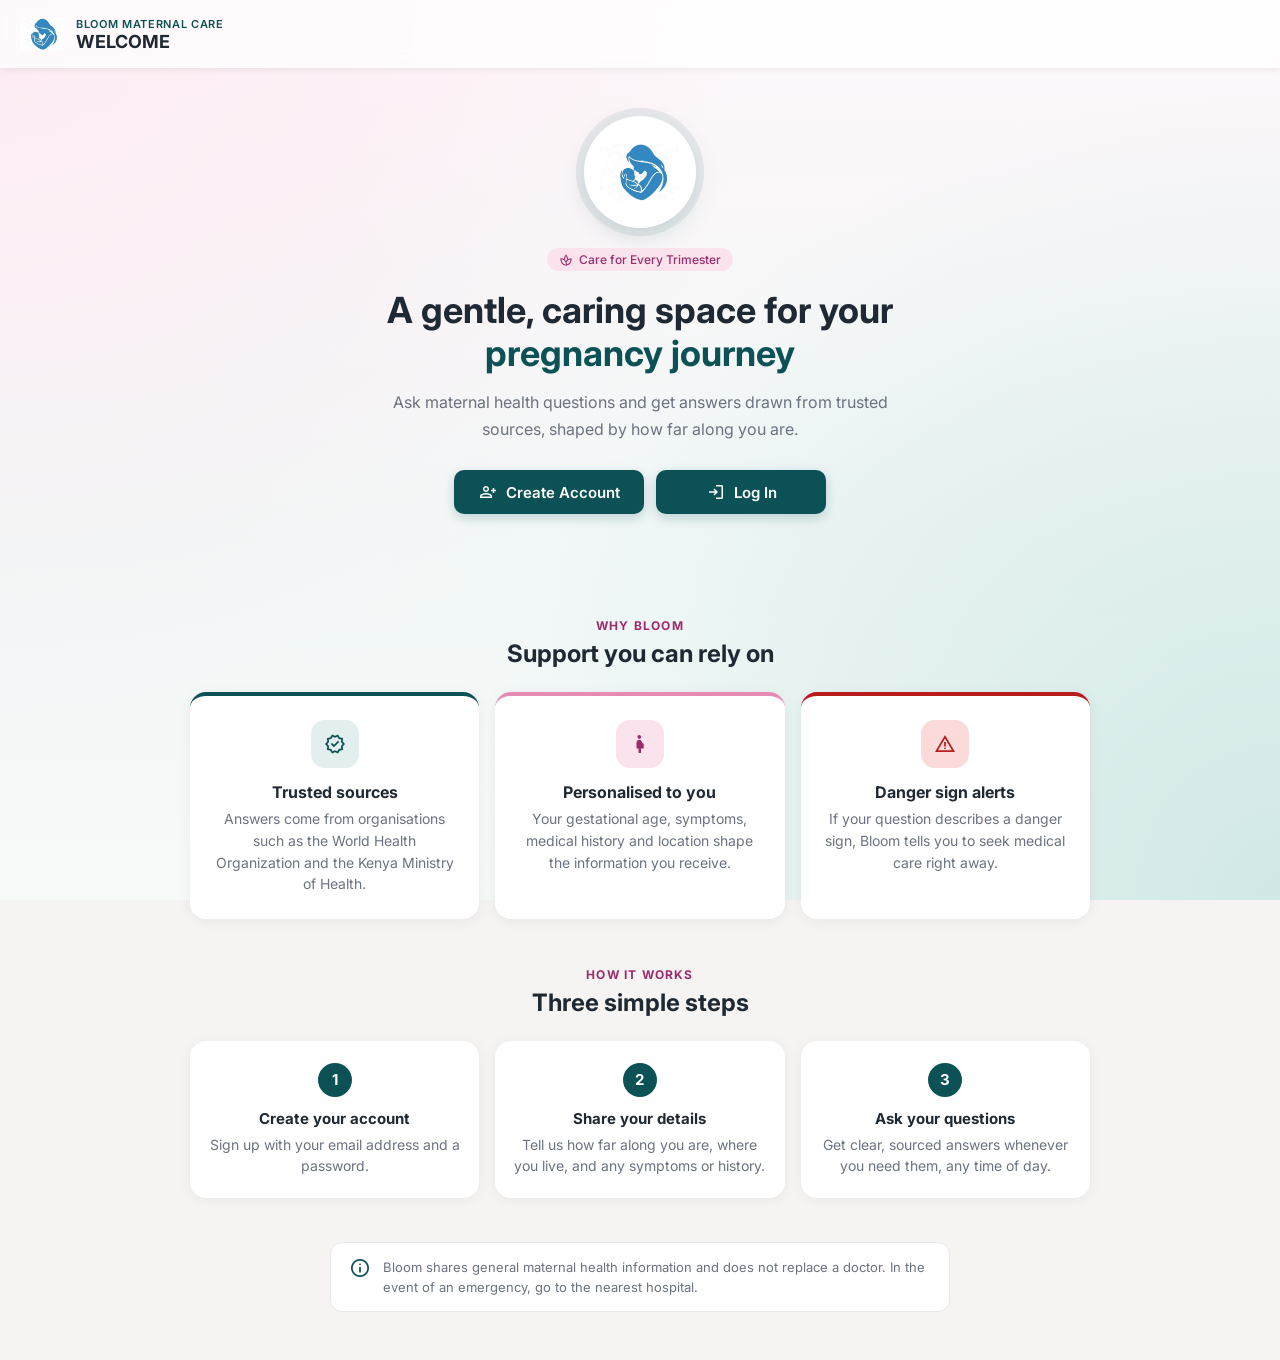
==== frontend/index.html @ cec99d45 "Add welcome page" ====
<!DOCTYPE html>
<html lang="en">
<head>
  <meta charset="UTF-8">
  <meta name="viewport" content="width=device-width, initial-scale=1.0">
  <title>Welcome | Bloom Maternal Care</title>
  <link rel="stylesheet" href="css/base.css">
  <link rel="stylesheet" href="css/home.css">
</head>
<body>

  <header class="app-header">
    <img class="header-logo" src="assets/images/logo.png" alt="Bloom logo">
    <div class="header-text">
      <span class="brand">Bloom Maternal Care</span>
      <span class="page-title">Welcome</span>
    </div>
  </header>

  <main>
    <section class="hero">
      <div class="hero-inner">
        <div class="home-logo">
          <img src="assets/images/logo.png" alt="Bloom logo">
        </div>

        <span class="badge">
          <span class="material-symbols-outlined">spa</span>
          Care for Every Trimester
        </span>

        <h1>A gentle, caring space for your <span class="highlight">pregnancy journey</span></h1>
        <p class="lead">
          Ask maternal health questions and get answers drawn from trusted sources,
          shaped by how far along you are.
        </p>

        <div class="cta-row">
          <a href="register.html" class="btn-home">
            <span class="material-symbols-outlined">person_add</span>
            Create Account
          </a>
          <a href="login.html" class="btn-home">
            <span class="material-symbols-outlined">login</span>
            Log In
          </a>
        </div>
      </div>
    </section>

    <section class="home-section" aria-label="What Bloom offers">
      <p class="kicker">Why Bloom</p>
      <h2 class="section-title">Support you can rely on</h2>

      <div class="features">
        <div class="feature-card">
          <div class="feature-icon">
            <span class="material-symbols-outlined">verified</span>
          </div>
          <h3>Trusted sources</h3>
          <p>Answers come from organisations such as the World Health Organization and the Kenya Ministry of Health.</p>
        </div>

        <div class="feature-card pink">
          <div class="feature-icon">
            <span class="material-symbols-outlined">pregnant_woman</span>
          </div>
          <h3>Personalised to you</h3>
          <p>Your gestational age, symptoms, medical history and location shape the information you receive.</p>
        </div>

        <div class="feature-card alert">
          <div class="feature-icon">
            <span class="material-symbols-outlined">warning</span>
          </div>
          <h3>Danger sign alerts</h3>
          <p>If your question describes a danger sign, Bloom tells you to seek medical care right away.</p>
        </div>
      </div>
    </section>

    <section class="home-section" aria-label="How Bloom works">
      <p class="kicker">How it works</p>
      <h2 class="section-title">Three simple steps</h2>

      <div class="steps">
        <div class="step">
          <div class="step-num">1</div>
          <h3>Create your account</h3>
          <p>Sign up with your email address and a password.</p>
        </div>

        <div class="step">
          <div class="step-num">2</div>
          <h3>Share your details</h3>
          <p>Tell us how far along you are, where you live, and any symptoms or history.</p>
        </div>

        <div class="step">
          <div class="step-num">3</div>
          <h3>Ask your questions</h3>
          <p>Get clear, sourced answers whenever you need them, any time of day.</p>
        </div>
      </div>
    </section>

    <p class="disclaimer">
      <span class="material-symbols-outlined">info</span>
      <span>
        Bloom shares general maternal health information and does not replace a doctor.
        In the event of an emergency, go to the nearest hospital.
      </span>
    </p>
  </main>

</body>
</html>
---- frontend/css/base.css ----
@import url('https://fonts.googleapis.com/css2?family=Inter:wght@400;500;600;700&display=swap');
@import url('https://fonts.googleapis.com/css2?family=Material+Symbols+Outlined');

:root {
  --primary: #0b5155;
  --primary-dark: #083d40;
  --background: #faf8f6;
  --card: #ffffff;
  --field-bg: #f3f1ef;
  --text: #1f2933;
  --muted: #6b7280;
  --badge-bg: #fbe3ee;
  --badge-text: #9b2c6b;
  --danger: #b91c1c;
  --danger-bg: #fdf0f0;
  --radius: 12px;
}

* { box-sizing: border-box; margin: 0; padding: 0; }

body {
  font-family: 'Inter', sans-serif;
  background-color: #f6f4f3;
  color: var(--text);
  min-height: 100vh;
}

/* Pink and teal gradient behind every page. It stays in place while you scroll. */
body::before {
  content: "";
  position: fixed;
  inset: 0;
  z-index: -1;
  pointer-events: none;
  background:
    radial-gradient(circle at 0% 0%, rgba(252, 228, 238, 0.65) 0, rgba(252, 228, 238, 0) 48%),
    radial-gradient(circle at 100% 100%, rgba(196, 226, 224, 0.75) 0, rgba(196, 226, 224, 0) 52%),
    linear-gradient(180deg, #fef7fa 0%, #f2f8f7 60%, #f6faf9 100%);
}

a { color: var(--primary); }

.material-symbols-outlined {
  font-family: 'Material Symbols Outlined';
  font-weight: normal;
  font-style: normal;
  font-size: 22px;
  line-height: 1;
  display: inline-block;
  white-space: nowrap;
  vertical-align: middle;
}

/* Top bar used on every page (slightly see-through so the gradient shows) */
.app-header {
  display: flex;
  align-items: center;
  gap: 12px;
  padding: 12px 20px;
  background: rgba(255, 255, 255, 0.72);
  -webkit-backdrop-filter: blur(8px);
  backdrop-filter: blur(8px);
  box-shadow: 0 1px 6px rgba(0, 0, 0, 0.08);
}

.back-btn {
  background: none;
  border: none;
  cursor: pointer;
  color: var(--text);
  display: flex;
}

.header-logo { width: 44px; height: 44px; object-fit: contain; }

.header-text { display: flex; flex-direction: column; }

.brand {
  font-size: 11px;
  font-weight: 600;
  letter-spacing: 0.06em;
  text-transform: uppercase;
  color: var(--primary);
}

.page-title {
  font-size: 18px;
  font-weight: 700;
  text-transform: uppercase;
}

/* Pink badge: "Care for Every Trimester" */
.badge {
  display: inline-flex;
  align-items: center;
  gap: 6px;
  background: var(--badge-bg);
  color: var(--badge-text);
  font-size: 12px;
  font-weight: 500;
  padding: 4px 12px;
  border-radius: 999px;
}

.badge .material-symbols-outlined { font-size: 14px; }

/* Main teal button */
.btn-primary {
  width: 100%;
  display: flex;
  align-items: center;
  justify-content: center;
  gap: 8px;
  background: var(--primary);
  color: #ffffff;
  border: none;
  border-radius: 10px;
  padding: 14px;
  font-family: inherit;
  font-size: 15px;
  font-weight: 600;
  cursor: pointer;
}

.btn-primary:hover { background: var(--primary-dark); }
---- frontend/css/home.css ----
/* ---------- Hero ---------- */
.hero {
  padding: 48px 20px 64px;
}

.hero-inner {
  max-width: 680px;
  margin: 0 auto;
  display: flex;
  flex-direction: column;
  align-items: center;
  text-align: center;
}

.home-logo {
  width: 112px;
  height: 112px;
  border-radius: 50%;
  background: #ffffff;
  display: flex;
  align-items: center;
  justify-content: center;
  margin-bottom: 20px;
  box-shadow: 0 0 0 8px rgba(11, 81, 85, 0.08), 0 8px 24px rgba(11, 81, 85, 0.14);
}

.home-logo img {
  width: 80px;
  height: 80px;
  object-fit: contain;
}

.hero h1 {
  font-size: 36px;
  line-height: 1.2;
  font-weight: 700;
  margin: 18px 0 14px;
}

.hero h1 .highlight { color: var(--primary); }

.lead {
  font-size: 16px;
  line-height: 1.65;
  color: var(--muted);
  max-width: 500px;
  margin-bottom: 28px;
}

/* ---------- Buttons: same colour and size ---------- */
.cta-row {
  display: flex;
  flex-wrap: wrap;
  justify-content: center;
  gap: 12px;
}

.btn-home {
  display: inline-flex;
  align-items: center;
  justify-content: center;
  gap: 8px;
  min-width: 170px;
  padding: 12px 24px;
  background: var(--primary);
  color: #ffffff;
  border-radius: 10px;
  font-size: 15px;
  font-weight: 600;
  text-decoration: none;
  box-shadow: 0 4px 12px rgba(11, 81, 85, 0.22);
  transition: background 0.15s ease, transform 0.15s ease;
}

.btn-home:hover {
  background: var(--primary-dark);
  transform: translateY(-1px);
}

.btn-home .material-symbols-outlined { font-size: 20px; }

/* ---------- Sections ---------- */
.home-section {
  max-width: 940px;
  margin: 0 auto;
  padding: 40px 20px 8px;
  text-align: center;
}

.kicker {
  font-size: 12px;
  font-weight: 700;
  letter-spacing: 0.1em;
  text-transform: uppercase;
  color: var(--badge-text);
  margin-bottom: 6px;
}

.section-title {
  font-size: 24px;
  font-weight: 700;
  margin-bottom: 24px;
}

.features {
  display: grid;
  grid-template-columns: repeat(3, 1fr);
  gap: 16px;
}

.feature-card {
  background: var(--card);
  border-radius: 16px;
  padding: 24px 20px;
  box-shadow: 0 2px 14px rgba(0, 0, 0, 0.06);
  border-top: 4px solid var(--primary);
  transition: transform 0.2s ease, box-shadow 0.2s ease;
}

.feature-card:hover {
  transform: translateY(-3px);
  box-shadow: 0 8px 22px rgba(0, 0, 0, 0.1);
}

.feature-card.pink { border-top-color: #e58bb4; }
.feature-card.alert { border-top-color: var(--danger); }

.feature-icon {
  width: 48px;
  height: 48px;
  border-radius: 14px;
  background: #e3eeee;
  color: var(--primary);
  display: flex;
  align-items: center;
  justify-content: center;
  margin: 0 auto 14px;
}

.feature-card.pink .feature-icon {
  background: var(--badge-bg);
  color: var(--badge-text);
}

.feature-card.alert .feature-icon {
  background: #fbdada;
  color: var(--danger);
}

.feature-card h3 {
  font-size: 16px;
  font-weight: 700;
  margin-bottom: 6px;
}

.feature-card p {
  font-size: 14px;
  line-height: 1.55;
  color: var(--muted);
}

/* ---------- How it works ---------- */
.steps {
  display: grid;
  grid-template-columns: repeat(3, 1fr);
  gap: 16px;
}

.step {
  background: #ffffff;
  border-radius: 16px;
  padding: 22px 18px;
  box-shadow: 0 2px 14px rgba(0, 0, 0, 0.05);
}

.step-num {
  width: 34px;
  height: 34px;
  border-radius: 50%;
  background: var(--primary);
  color: #ffffff;
  font-size: 15px;
  font-weight: 700;
  display: flex;
  align-items: center;
  justify-content: center;
  margin: 0 auto 12px;
}

.step h3 {
  font-size: 15px;
  font-weight: 700;
  margin-bottom: 6px;
}

.step p {
  font-size: 14px;
  line-height: 1.5;
  color: var(--muted);
}

/* ---------- Disclaimer ---------- */
.disclaimer {
  max-width: 620px;
  margin: 36px auto 48px;
  padding: 14px 18px;
  display: flex;
  gap: 12px;
  align-items: flex-start;
  text-align: left;
  background: #ffffff;
  border: 1px solid #e5e7eb;
  border-radius: 12px;
  font-size: 13px;
  line-height: 1.55;
  color: var(--muted);
}

.disclaimer .material-symbols-outlined {
  color: var(--primary);
  font-size: 22px;
  flex-shrink: 0;
}

/* ---------- Phones ---------- */
@media (max-width: 760px) {
  .features,
  .steps { grid-template-columns: 1fr; }

  .hero { padding: 36px 16px 52px; }
  .hero h1 { font-size: 28px; }
  .btn-home { min-width: 150px; }
}
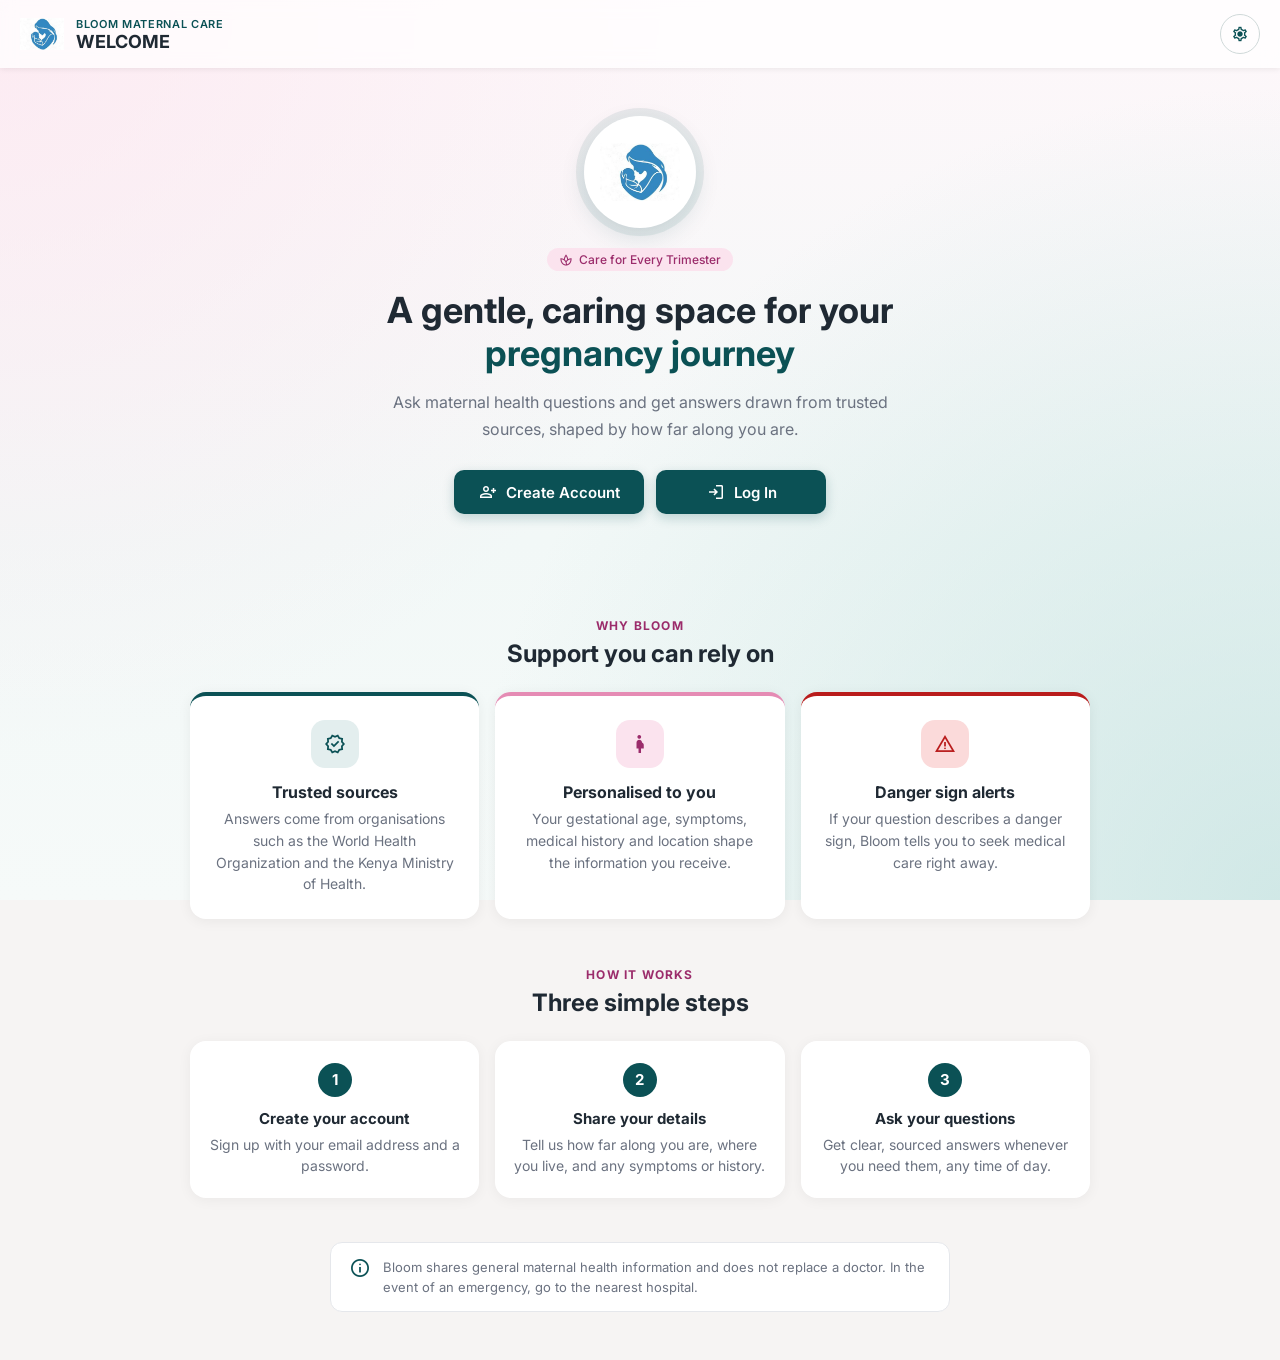
==== commit 4d92afd5: "Add accessibility settings: text size, line spacing, high contrast" ====
--- a/frontend/index.html
+++ b/frontend/index.html
@@ -5,7 +5,9 @@
   <meta name="viewport" content="width=device-width, initial-scale=1.0">
   <title>Welcome | Bloom Maternal Care</title>
   <link rel="stylesheet" href="css/base.css">
+  <link rel="stylesheet" href="css/accessibility.css">
   <link rel="stylesheet" href="css/home.css">
+  <script src="js/accessibility.js"></script>
 </head>
 <body>
 
--- a/frontend/css/base.css
+++ b/frontend/css/base.css
@@ -44,7 +44,7 @@
   font-family: 'Material Symbols Outlined';
   font-weight: normal;
   font-style: normal;
-  font-size: 22px;
+  font-size: 1.375rem;
   line-height: 1;
   display: inline-block;
   white-space: nowrap;
@@ -76,7 +76,7 @@
 .header-text { display: flex; flex-direction: column; }
 
 .brand {
-  font-size: 11px;
+  font-size: 0.6875rem;
   font-weight: 600;
   letter-spacing: 0.06em;
   text-transform: uppercase;
@@ -84,7 +84,7 @@
 }
 
 .page-title {
-  font-size: 18px;
+  font-size: 1.125rem;
   font-weight: 700;
   text-transform: uppercase;
 }
@@ -96,13 +96,13 @@
   gap: 6px;
   background: var(--badge-bg);
   color: var(--badge-text);
-  font-size: 12px;
+  font-size: 0.75rem;
   font-weight: 500;
   padding: 4px 12px;
   border-radius: 999px;
 }
 
-.badge .material-symbols-outlined { font-size: 14px; }
+.badge .material-symbols-outlined { font-size: 0.875rem; }
 
 /* Main teal button */
 .btn-primary {
@@ -117,9 +117,30 @@
   border-radius: 10px;
   padding: 14px;
   font-family: inherit;
-  font-size: 15px;
+  font-size: 0.9375rem;
   font-weight: 600;
   cursor: pointer;
 }
 
-.btn-primary:hover { background: var(--primary-dark); }+.btn-primary:hover { background: var(--primary-dark); }
+
+/* Log out button in the top bar */
+.logout-btn {
+  margin-left: auto;
+  display: inline-flex;
+  align-items: center;
+  gap: 6px;
+  background: none;
+  border: 1px solid #cfd8d8;
+  border-radius: 8px;
+  padding: 8px 12px;
+  font-family: inherit;
+  font-size: 0.8125rem;
+  font-weight: 600;
+  color: var(--primary);
+  cursor: pointer;
+}
+
+.logout-btn:hover { background: #e3eeee; }
+
+.logout-btn .material-symbols-outlined { font-size: 1.125rem; }
--- a/frontend/css/accessibility.css
+++ b/frontend/css/accessibility.css
@@ -0,0 +1,97 @@
+
+/* ===== Accessibility settings: button, panel, and the three settings ===== */
+ 
+/* Clear keyboard focus ring on every page */
+:focus-visible { outline: 3px solid #0b5155; outline-offset: 2px; }
+ 
+/* The button that opens the panel */
+.a11y-btn {
+  display: inline-flex;
+  align-items: center;
+  justify-content: center;
+  width: 40px;
+  height: 40px;
+  padding: 0;
+  background: none;
+  border: 1px solid #cfd8d8;
+  border-radius: 50%;
+  color: var(--primary);
+  cursor: pointer;
+}
+.a11y-btn:hover { background: #e3eeee; }
+.a11y-btn .material-symbols-outlined { font-size: 1.125rem; }
+
+/* Push the gear to the far right of the top bar */
+.app-header .a11y-btn { margin-left: auto; }
+/* On pages that have a Log out button, Log out already takes the right side */
+.app-header .logout-btn ~ .a11y-btn { margin-left: 0; }
+ 
+/* Used only on pages that have no top bar (for example the home page) */
+.a11y-btn.a11y-floating {
+  position: fixed;
+  top: 12px;
+  right: 12px;
+  z-index: 1000;
+  background: #ffffff;
+}
+ 
+/* The panel */
+.a11y-panel {
+  position: fixed;
+  top: 64px;
+  right: 12px;
+  z-index: 1001;
+  width: min(320px, calc(100vw - 24px));
+  background: #ffffff;
+  color: #1f2933;
+  border-radius: 12px;
+  padding: 16px;
+  box-shadow: 0 8px 30px rgba(0, 0, 0, 0.18);
+}
+.a11y-panel[hidden] { display: none; }
+.a11y-panel h2 { font-size: 1rem; margin-bottom: 12px; }
+.a11y-row { margin-bottom: 14px; }
+.a11y-row > span { display: block; font-size: 0.8125rem; font-weight: 600; margin-bottom: 6px; }
+.a11y-group { display: flex; gap: 8px; }
+.a11y-group button, .a11y-reset {
+  flex: 1;
+  padding: 8px;
+  border: 1px solid #cfd8d8;
+  border-radius: 8px;
+  background: #ffffff;
+  font-family: inherit;
+  font-size: 0.875rem;
+  font-weight: 600;
+  color: #1f2933;
+  cursor: pointer;
+}
+.a11y-group button[aria-pressed="true"] { background: #0b5155; color: #ffffff; border-color: #0b5155; }
+.a11y-size-label { text-align: center; font-size: 0.8125rem; margin-top: 4px; color: #6b7280; }
+.a11y-reset { width: 100%; margin-top: 4px; }
+ 
+/* Setting: wider line spacing */
+html.a11y-wide body { line-height: 1.8; }
+ 
+/* Setting: high contrast */
+html.a11y-contrast {
+  --primary: #004045;
+  --primary-dark: #002a2d;
+  --background: #ffffff;
+  --card: #ffffff;
+  --field-bg: #ffffff;
+  --text: #000000;
+  --muted: #222222;
+  --badge-bg: #ffffff;
+  --badge-text: #6b0f45;
+  --danger: #8b0000;
+  --danger-bg: #ffffff;
+}
+html.a11y-contrast body { background: #ffffff; color: #000000; }
+html.a11y-contrast body::before { display: none; }
+html.a11y-contrast .app-header { background: #ffffff; border-bottom: 2px solid #000000; }
+html.a11y-contrast a { text-decoration: underline; }
+html.a11y-contrast button, html.a11y-contrast input,
+html.a11y-contrast select, html.a11y-contrast textarea { border: 2px solid #000000; }
+html.a11y-contrast .btn-primary { background: #004045; color: #ffffff; }
+html.a11y-contrast :focus-visible { outline: 3px solid #000000; }
+html.a11y-contrast .a11y-panel { border: 2px solid #000000; }
--- a/frontend/css/home.css
+++ b/frontend/css/home.css
@@ -31,7 +31,7 @@
 }
 
 .hero h1 {
-  font-size: 36px;
+  font-size: 2.25rem;
   line-height: 1.2;
   font-weight: 700;
   margin: 18px 0 14px;
@@ -40,7 +40,7 @@
 .hero h1 .highlight { color: var(--primary); }
 
 .lead {
-  font-size: 16px;
+  font-size: 1rem;
   line-height: 1.65;
   color: var(--muted);
   max-width: 500px;
@@ -65,7 +65,7 @@
   background: var(--primary);
   color: #ffffff;
   border-radius: 10px;
-  font-size: 15px;
+  font-size: 0.9375rem;
   font-weight: 600;
   text-decoration: none;
   box-shadow: 0 4px 12px rgba(11, 81, 85, 0.22);
@@ -77,7 +77,7 @@
   transform: translateY(-1px);
 }
 
-.btn-home .material-symbols-outlined { font-size: 20px; }
+.btn-home .material-symbols-outlined { font-size: 1.25rem; }
 
 /* ---------- Sections ---------- */
 .home-section {
@@ -88,7 +88,7 @@
 }
 
 .kicker {
-  font-size: 12px;
+  font-size: 0.75rem;
   font-weight: 700;
   letter-spacing: 0.1em;
   text-transform: uppercase;
@@ -97,7 +97,7 @@
 }
 
 .section-title {
-  font-size: 24px;
+  font-size: 1.5rem;
   font-weight: 700;
   margin-bottom: 24px;
 }
@@ -148,13 +148,13 @@
 }
 
 .feature-card h3 {
-  font-size: 16px;
+  font-size: 1rem;
   font-weight: 700;
   margin-bottom: 6px;
 }
 
 .feature-card p {
-  font-size: 14px;
+  font-size: 0.875rem;
   line-height: 1.55;
   color: var(--muted);
 }
@@ -179,7 +179,7 @@
   border-radius: 50%;
   background: var(--primary);
   color: #ffffff;
-  font-size: 15px;
+  font-size: 0.9375rem;
   font-weight: 700;
   display: flex;
   align-items: center;
@@ -188,13 +188,13 @@
 }
 
 .step h3 {
-  font-size: 15px;
+  font-size: 0.9375rem;
   font-weight: 700;
   margin-bottom: 6px;
 }
 
 .step p {
-  font-size: 14px;
+  font-size: 0.875rem;
   line-height: 1.5;
   color: var(--muted);
 }
@@ -211,14 +211,14 @@
   background: #ffffff;
   border: 1px solid #e5e7eb;
   border-radius: 12px;
-  font-size: 13px;
+  font-size: 0.8125rem;
   line-height: 1.55;
   color: var(--muted);
 }
 
 .disclaimer .material-symbols-outlined {
   color: var(--primary);
-  font-size: 22px;
+  font-size: 1.375rem;
   flex-shrink: 0;
 }
 
@@ -228,6 +228,6 @@
   .steps { grid-template-columns: 1fr; }
 
   .hero { padding: 36px 16px 52px; }
-  .hero h1 { font-size: 28px; }
+  .hero h1 { font-size: 1.75rem; }
   .btn-home { min-width: 150px; }
 }
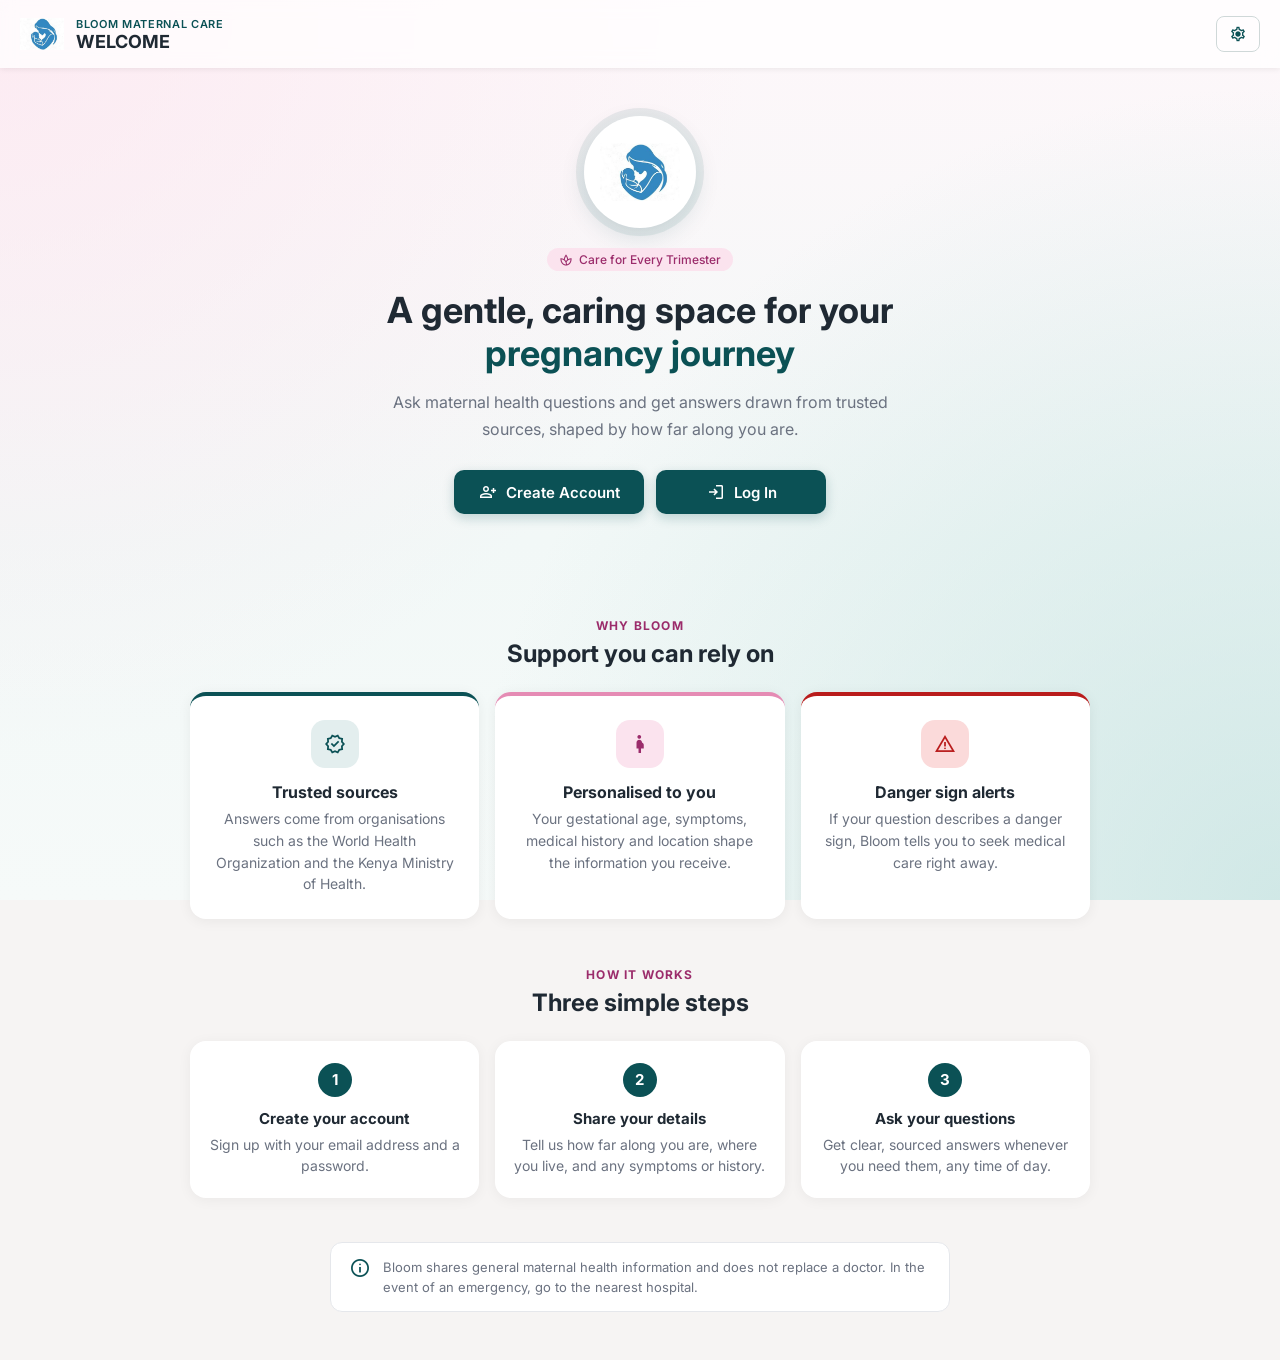
==== commit e846809d: "Add Kiswahili interface with language setting on every page" ====
--- a/frontend/index.html
+++ b/frontend/index.html
@@ -3,10 +3,12 @@
 <head>
   <meta charset="UTF-8">
   <meta name="viewport" content="width=device-width, initial-scale=1.0">
-  <title>Welcome | Bloom Maternal Care</title>
+  <title data-i18n="home.docTitle">Welcome | Bloom Maternal Care</title>
   <link rel="stylesheet" href="css/base.css">
   <link rel="stylesheet" href="css/accessibility.css">
   <link rel="stylesheet" href="css/home.css">
+  <script src="js/translations.js"></script>
+  <script src="js/i18n.js"></script>
   <script src="js/accessibility.js"></script>
 </head>
 <body>
@@ -15,7 +17,7 @@
     <img class="header-logo" src="assets/images/logo.png" alt="Bloom logo">
     <div class="header-text">
       <span class="brand">Bloom Maternal Care</span>
-      <span class="page-title">Welcome</span>
+      <span class="page-title" data-i18n="home.page">Welcome</span>
     </div>
   </header>
 
@@ -28,11 +30,11 @@
 
         <span class="badge">
           <span class="material-symbols-outlined">spa</span>
-          Care for Every Trimester
+          <span data-i18n="common.badge">Care for Every Trimester</span>
         </span>
 
-        <h1>A gentle, caring space for your <span class="highlight">pregnancy journey</span></h1>
-        <p class="lead">
+        <h1><span data-i18n="home.titleA">A gentle, caring space for your</span> <span class="highlight" data-i18n="home.titleB">pregnancy journey</span></h1>
+        <p class="lead" data-i18n="home.lead">
           Ask maternal health questions and get answers drawn from trusted sources,
           shaped by how far along you are.
         </p>
@@ -40,75 +42,75 @@
         <div class="cta-row">
           <a href="register.html" class="btn-home">
             <span class="material-symbols-outlined">person_add</span>
-            Create Account
+            <span data-i18n="home.create">Create Account</span>
           </a>
           <a href="login.html" class="btn-home">
             <span class="material-symbols-outlined">login</span>
-            Log In
+            <span data-i18n="home.login">Log In</span>
           </a>
         </div>
       </div>
     </section>
 
-    <section class="home-section" aria-label="What Bloom offers">
-      <p class="kicker">Why Bloom</p>
-      <h2 class="section-title">Support you can rely on</h2>
+    <section class="home-section" aria-label="What Bloom offers" data-i18n-aria="home.whyAria">
+      <p class="kicker" data-i18n="home.whyKicker">Why Bloom</p>
+      <h2 class="section-title" data-i18n="home.whyTitle">Support you can rely on</h2>
 
       <div class="features">
         <div class="feature-card">
           <div class="feature-icon">
             <span class="material-symbols-outlined">verified</span>
           </div>
-          <h3>Trusted sources</h3>
-          <p>Answers come from organisations such as the World Health Organization and the Kenya Ministry of Health.</p>
+          <h3 data-i18n="home.f1Title">Trusted sources</h3>
+          <p data-i18n="home.f1Text">Answers come from organisations such as the World Health Organization and the Kenya Ministry of Health.</p>
         </div>
 
         <div class="feature-card pink">
           <div class="feature-icon">
             <span class="material-symbols-outlined">pregnant_woman</span>
           </div>
-          <h3>Personalised to you</h3>
-          <p>Your gestational age, symptoms, medical history and location shape the information you receive.</p>
+          <h3 data-i18n="home.f2Title">Personalised to you</h3>
+          <p data-i18n="home.f2Text">Your gestational age, symptoms, medical history and location shape the information you receive.</p>
         </div>
 
         <div class="feature-card alert">
           <div class="feature-icon">
             <span class="material-symbols-outlined">warning</span>
           </div>
-          <h3>Danger sign alerts</h3>
-          <p>If your question describes a danger sign, Bloom tells you to seek medical care right away.</p>
+          <h3 data-i18n="home.f3Title">Danger sign alerts</h3>
+          <p data-i18n="home.f3Text">If your question describes a danger sign, Bloom tells you to seek medical care right away.</p>
         </div>
       </div>
     </section>
 
-    <section class="home-section" aria-label="How Bloom works">
-      <p class="kicker">How it works</p>
-      <h2 class="section-title">Three simple steps</h2>
+    <section class="home-section" aria-label="How Bloom works" data-i18n-aria="home.howAria">
+      <p class="kicker" data-i18n="home.howKicker">How it works</p>
+      <h2 class="section-title" data-i18n="home.howTitle">Three simple steps</h2>
 
       <div class="steps">
         <div class="step">
           <div class="step-num">1</div>
-          <h3>Create your account</h3>
-          <p>Sign up with your email address and a password.</p>
+          <h3 data-i18n="home.s1Title">Create your account</h3>
+          <p data-i18n="home.s1Text">Sign up with your email address and a password.</p>
         </div>
 
         <div class="step">
           <div class="step-num">2</div>
-          <h3>Share your details</h3>
-          <p>Tell us how far along you are, where you live, and any symptoms or history.</p>
+          <h3 data-i18n="home.s2Title">Share your details</h3>
+          <p data-i18n="home.s2Text">Tell us how far along you are, where you live, and any symptoms or history.</p>
         </div>
 
         <div class="step">
           <div class="step-num">3</div>
-          <h3>Ask your questions</h3>
-          <p>Get clear, sourced answers whenever you need them, any time of day.</p>
+          <h3 data-i18n="home.s3Title">Ask your questions</h3>
+          <p data-i18n="home.s3Text">Get clear, sourced answers whenever you need them, any time of day.</p>
         </div>
       </div>
     </section>
 
     <p class="disclaimer">
       <span class="material-symbols-outlined">info</span>
-      <span>
+      <span data-i18n="home.disclaimer">
         Bloom shares general maternal health information and does not replace a doctor.
         In the event of an emergency, go to the nearest hospital.
       </span>
--- a/frontend/css/accessibility.css
+++ b/frontend/css/accessibility.css
@@ -1,20 +1,20 @@
+/* ===== Accessibility settings: button, panel, and the three settings ===== */
 
-/* ===== Accessibility settings: button, panel, and the three settings ===== */
- 
 /* Clear keyboard focus ring on every page */
 :focus-visible { outline: 3px solid #0b5155; outline-offset: 2px; }
- 
+
 /* The button that opens the panel */
 .a11y-btn {
   display: inline-flex;
   align-items: center;
-  justify-content: center;
-  width: 40px;
-  height: 40px;
-  padding: 0;
+  gap: 6px;
   background: none;
   border: 1px solid #cfd8d8;
-  border-radius: 50%;
+  border-radius: 8px;
+  padding: 8px 12px;
+  font-family: inherit;
+  font-size: 0.8125rem;
+  font-weight: 600;
   color: var(--primary);
   cursor: pointer;
 }
@@ -25,7 +25,7 @@
 .app-header .a11y-btn { margin-left: auto; }
 /* On pages that have a Log out button, Log out already takes the right side */
 .app-header .logout-btn ~ .a11y-btn { margin-left: 0; }
- 
+
 /* Used only on pages that have no top bar (for example the home page) */
 .a11y-btn.a11y-floating {
   position: fixed;
@@ -34,7 +34,7 @@
   z-index: 1000;
   background: #ffffff;
 }
- 
+
 /* The panel */
 .a11y-panel {
   position: fixed;
@@ -49,7 +49,12 @@
   box-shadow: 0 8px 30px rgba(0, 0, 0, 0.18);
 }
 .a11y-panel[hidden] { display: none; }
-.a11y-panel h2 { font-size: 1rem; margin-bottom: 12px; }
+.a11y-panel { max-height: calc(100vh - 80px); overflow-y: auto; }
+.a11y-panel .a11y-main-title { font-size: 1.125rem; margin-bottom: 4px; }
+/* Each part of the panel (Language, Accessibility) is its own section */
+.a11y-section { padding-top: 14px; margin-top: 12px; border-top: 1px solid #e3e9e9; }
+.a11y-section h3 { font-size: 1rem; font-weight: 700; margin-bottom: 10px; }
+.a11y-section .a11y-row:last-of-type { margin-bottom: 14px; }
 .a11y-row { margin-bottom: 14px; }
 .a11y-row > span { display: block; font-size: 0.8125rem; font-weight: 600; margin-bottom: 6px; }
 .a11y-group { display: flex; gap: 8px; }
@@ -68,10 +73,10 @@
 .a11y-group button[aria-pressed="true"] { background: #0b5155; color: #ffffff; border-color: #0b5155; }
 .a11y-size-label { text-align: center; font-size: 0.8125rem; margin-top: 4px; color: #6b7280; }
 .a11y-reset { width: 100%; margin-top: 4px; }
- 
+
 /* Setting: wider line spacing */
 html.a11y-wide body { line-height: 1.8; }
- 
+
 /* Setting: high contrast */
 html.a11y-contrast {
   --primary: #004045;
